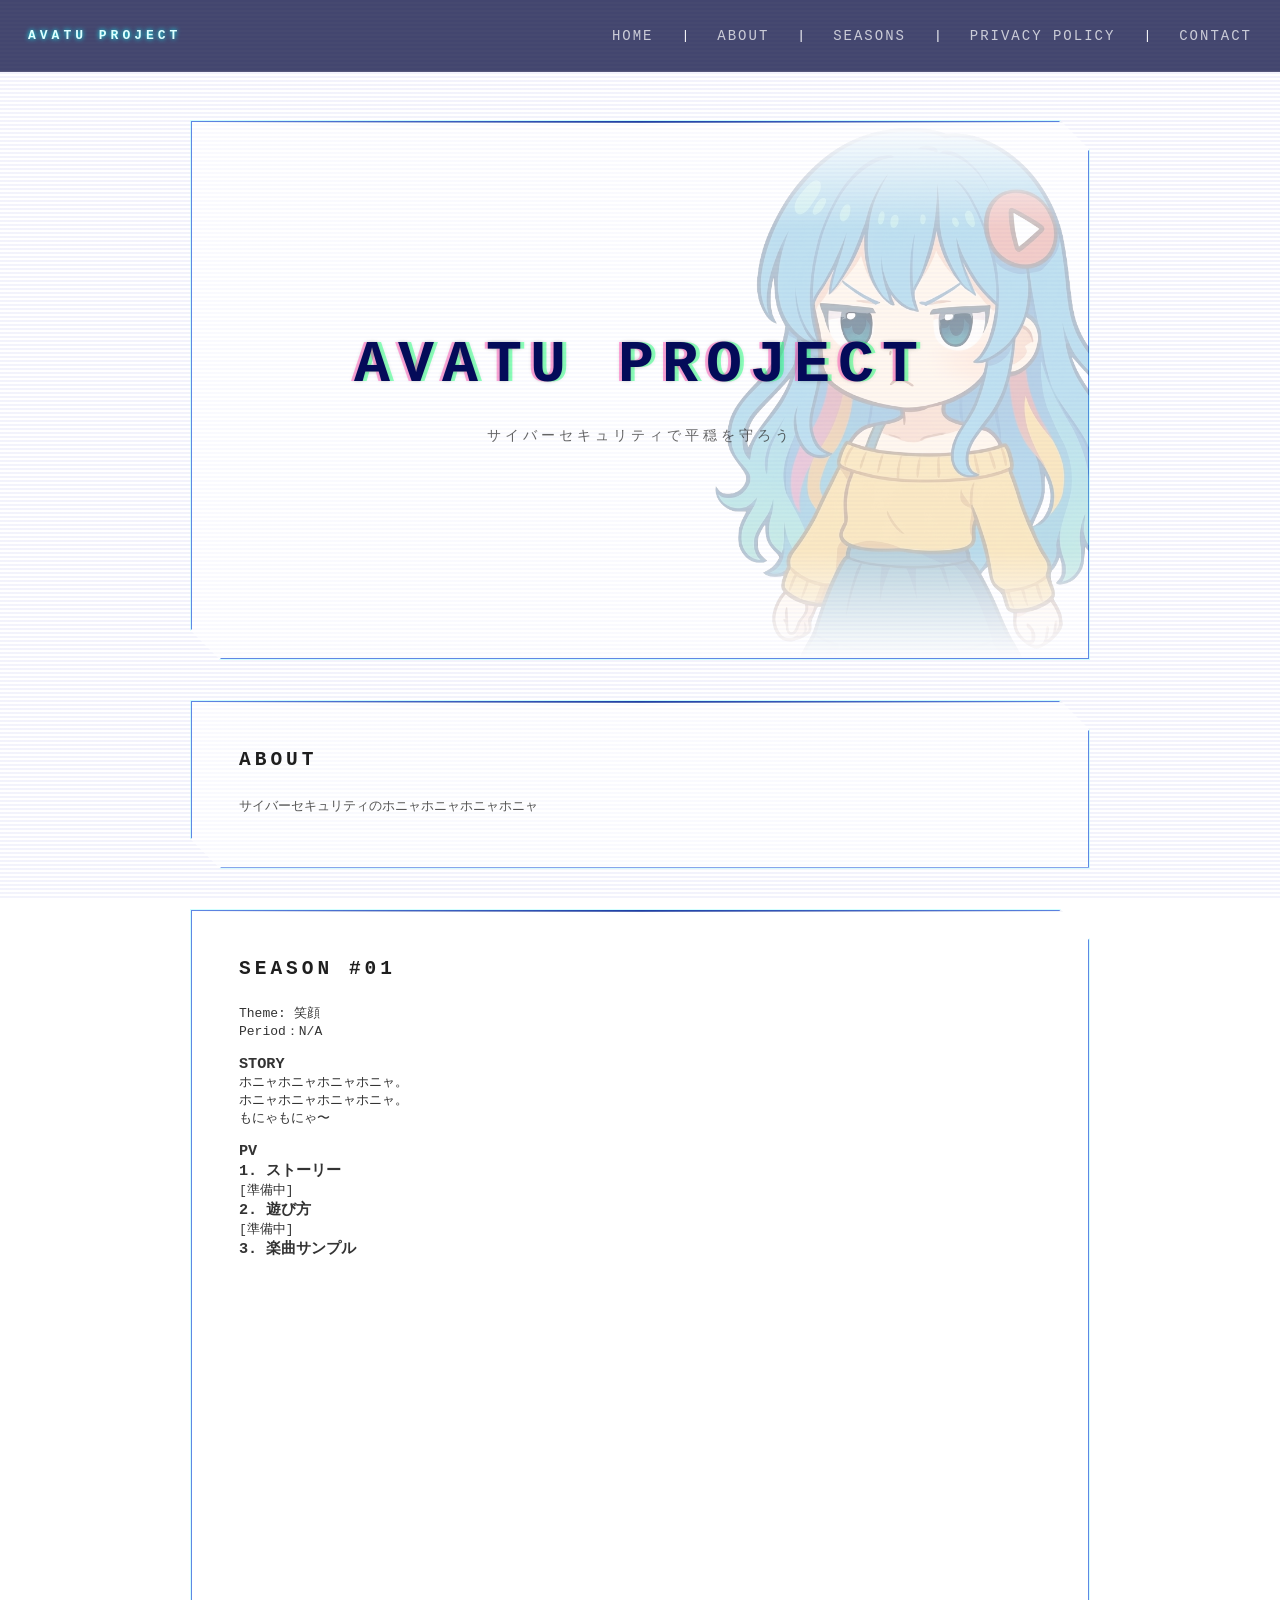
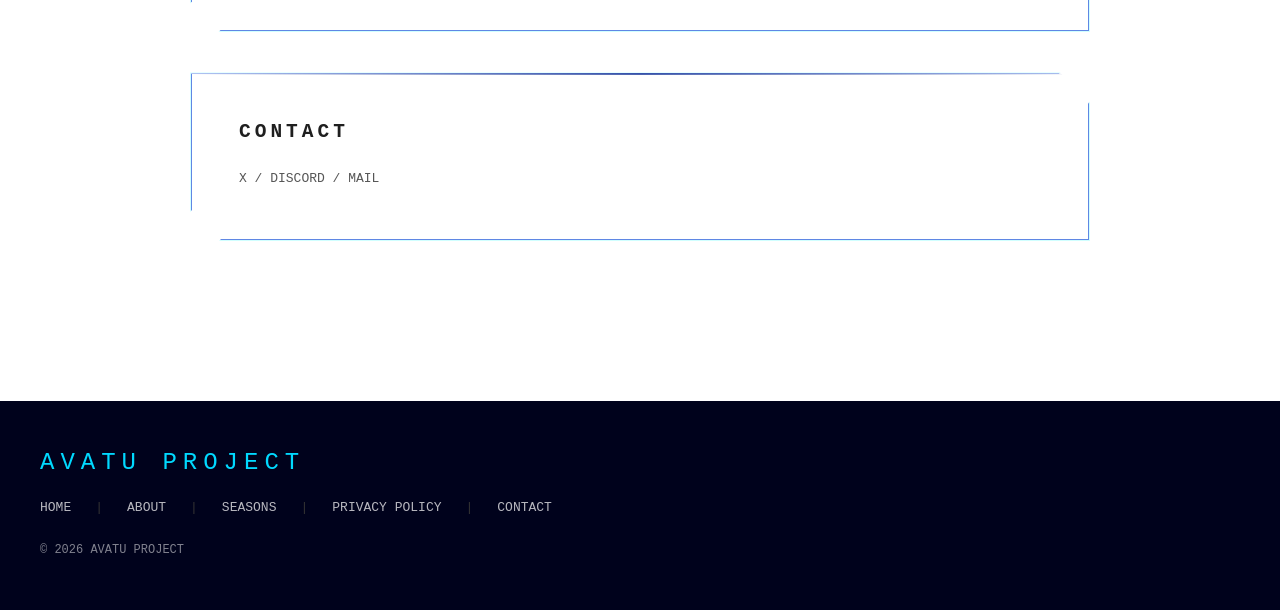
==== index.html @ 7b8fa3e6 "Add files via upload" ====
<!DOCTYPE html>
<html lang="ja">
<head>
<meta charset="UTF-8" />

<meta
  name="viewport"
  content="width=device-width, initial-scale=1.0"
/>

<title>AVATU PROJECT</title>

<link rel="stylesheet" href="./css/style.css" />
</head>

<body>


  <!-- scanline -->
  <div class="scanlines"></div>

  <!-- 固定メニュー -->
  <div id="header"></div>
  

  <!-- ページ -->
  <main class="page">

    <!-- HERO -->
    <section class="content hero">

  <!-- MOVI背景 -->
  <div class="hero-character">

    <!-- 本体 -->
    <img
      class="movi-base"
      src="./img/movi.png"
      alt="MOVI"
    >

    <!-- 目 -->
    <img
      class="movi-eyes"
      src="./img/movi_eyes.png"
      alt=""
    >

  </div>

  <!-- テキスト -->
  <div class="hero-content">

    <h1
      class="title"
      data-text="AVATU PROJECT"
    >
      AVATU PROJECT
    </h1>

    <p class="subtitle">
      サイバーセキュリティで平穏を守ろう
    </p>

  </div>

</section>

    <section class="content" id="about">

      <h2>
        ABOUT
      </h2>

      <p>
        サイバーセキュリティのホニャホニャホニャホニャ
      </p>

    </section>

    <section class="content">

      <p>
        <h2>SEASON #01</h2>
        Theme: 笑顔<br>
        Period：N/A<br>
      </p>
      <br>
      <p>
        <h3>STORY</h3>
<pre>ホニャホニャホニャホニャ。
ホニャホニャホニャホニャ。
もにゃもにゃ〜</pre>

      </p>
      <br>

      <h3>PV</h3>
      <h3>1. ストーリー</h3>
      [準備中]
      <h3>2. 遊び方</h3>
      [準備中]
      <h3>3. 楽曲サンプル</h3>
      <p><iframe width="560" height="315" src="https://www.youtube.com/embed/gV2vT0X7esY?si=5vLpu5nSI7zmOKxO" title="YouTube video player" frameborder="0" allow="accelerometer; autoplay; clipboard-write; encrypted-media; gyroscope; picture-in-picture; web-share" referrerpolicy="strict-origin-when-cross-origin" allowfullscreen></iframe>
</iframe></p>

    </section>


    <section class="content" id="contact">

      <h2>
        CONTACT
      </h2>

      <p>
        X / DISCORD / MAIL
      </p>

    </section>

  </main>

  <div id="footer"></div>

  <script src="./js/main.js"></script>

</body>
</html>
---- css/style.css ----
/* =========================
   RESET
========================= */

*{
  margin:0;
  padding:0;
  box-sizing:border-box;
}

html{

  scroll-behavior:smooth;
}

/* =========================
   BODY
========================= */

body{

  background:#ffffff;

  color:rgb(51, 51, 51);

  font-family:
    monospace;

  overflow-x:hidden;
}

section{

  scroll-margin-top:100px;
}

.glitch-link{

  position:relative;

  display:inline-block;

  color:rgb(1, 26, 114);

  text-decoration:none;

  transition:0.2s;
}

.glitch-link::before,
.glitch-link::after{

  content:attr(data-text);

  position:absolute;

  top:0;
  left:0;

  width:100%;
  height:100%;

  opacity:0;

  pointer-events:none;
}

.glitch-link:hover::before{

  opacity:0.7;

  color:#00ff66;

  transform:translate(2px,0);

  animation:
    glitchShift 0.08s infinite;
}

.glitch-link:hover::after{

  opacity:0.7;

  color:#ff3cac;

  transform:translate(-2px,0);

  animation:
    glitchShift 0.08s infinite reverse;
}

/* =========================
   SCANLINE
========================= */

.scanlines{

  position:fixed;
  inset:0;

  background:
    repeating-linear-gradient(
      to bottom,
      transparent 0px,
      rgba(100, 104, 214, 0.93) 1px,
      transparent 2px,
      transparent 4px
    );

  opacity:0.18;

  pointer-events:none;

  z-index:-10;
  animation:scanMove 0.6s infinite;
}

/* =========================
   TOPBAR
========================= */

.topbar{

  position:fixed;

  top:0;
  left:0;

  width:100%;
  height:72px;

  display:flex;
  justify-content:space-between;
  align-items:center;

  padding:0 28px;

  background:
    rgba(9, 13, 64, 0.75);

  border-bottom:
    1px solid rgba(255,255,255,0.08);

  z-index:1000;
}

/* LOGO */

.logo{

  color:#dfffff;

  font-weight:bold;

  letter-spacing:4px;

  text-shadow:
    0 0 5px cyan;
}

/* MENU */

.menu{

  display:flex;
  gap:28px;
  color:white;
    position:relative;

  transition:0.15s;
}

.menu a{

  color:
    rgba(255,255,255,0.72);

  text-decoration:none;

  font-size:14px;

  letter-spacing:2px;

  transition:0.2s;
}

.menu a:hover{

  animation:
    softGlitch 0.18s;
}

/* =========================
   HERO CHARACTER
========================= */

.hero{

  position:relative;

  overflow:hidden;

  min-height:700px;

  display:flex;
  flex-direction:column;
  justify-content:center;
  align-items:center;

  text-align:center;
}

/* キャラ全体 */

.hero-character{

  position:absolute;

  inset:0;

  display:flex;
  justify-content:center;
  align-items:flex-end;

  pointer-events:none;

  z-index:0;
  right:-80px;
}

/* 画像共通 */

.hero-character img{

  position:absolute;

  right:0;
  bottom:0;

  height:100%;

  width:auto;

  object-fit:contain;
}

/* 本体 */

.movi-base{

  opacity: 0.30;

  filter:
    grayscale(0.1)
    contrast(1.1);

  mask-image:
    linear-gradient(
      to bottom,
      transparent,
      black 20%,
      black 80%,
      transparent
    );

  -webkit-mask-image:
    linear-gradient(
      to bottom,
      transparent,
      black 20%,
      black 80%,
      transparent
    );
}

/* 目 */

.movi-eyes{

  opacity:0.25;

  mix-blend-mode:lighten;

  filter:brightness(0.5);

  animation:
    eyeGlow 3.5s infinite alternate;
}



/* テキスト */

.hero-content{

  position:relative;

  z-index:10;
}

/* =========================
   PAGE
========================= */

.page{

  position:relative;

  z-index:10;

  width:100%;

  padding-top:120px;
  padding-bottom:80px;

  display:flex;
  flex-direction:column;
  align-items:center;

  gap:40px;
}

/* =========================
   CONTENT
========================= */

.content{

  position:relative;

  z-index:20;

  width:100%;
  max-width:900px;

  padding:48px;

  background:
    rgba(255, 255, 255, 0.55);

  border:
    1px solid rgba(0,255,255,0.18);

  overflow:hidden;

  /* サイバーウィンドウ形状 */
  clip-path:polygon(
    0 0,
    calc(100% - 30px) 0,
    100% 30px,
    100% 100%,
    30px 100%,
    0 calc(100% - 30px)
  );
  transition:
  transform 0.15s,
  border-color 0.15s,
  box-shadow 0.15s;
}

.content::before{

  content:"";

  position:absolute;

  inset:0;

  border:
    1px solid rgba(50, 101, 220, 0.776);

  pointer-events:none;

  clip-path:polygon(
    0 0,
    calc(100% - 30px) 0,
    100% 30px,
    100% 100%,
    30px 100%,
    0 calc(100% - 30px)
  );
}

.content::after{

  content:"";

  position:absolute;

  top:0;
  left:0;

  width:100%;
  height:2px;

  background:
    linear-gradient(
      to right,
      transparent,
      rgb(0, 33, 141),
      transparent
    );

  opacity:0.7;
}



.content:hover{

  animation:
    panelGlitch 0.18s;

  border-color:
    rgba(255,0,180,0.45);

  box-shadow:
    0 0 18px rgba(255,0,180,0.12);
}

/* HERO */

.hero{

  min-height:60vh;

  display:flex;
  flex-direction:column;
  justify-content:center;
  align-items:center;

  text-align:center;
}

/* =========================
   TITLE
========================= */

.title{

  position:relative;

  font-size:
    clamp(20px,8vw,60px);

  letter-spacing:8px;

  color:#040b59;

  animation:
    flicker 2s infinite alternate,
    textGlitch 0.12s infinite;

  text-shadow:
    0 0 4px rgba(0,0,0,0.15);
}

.title::before,
.title::after{

  content:attr(data-text);

  position:absolute;

  top:0;
  left:0;

  width:100%;
  height:100%;

  pointer-events:none;

  z-index:-1;
}

/* BLUE */

.title::before{

  color:#00ff66;

  transform:translate(4px,0);

  opacity:0.45;
}

/* PINK */

.title::after{

  color:#ff3cac;

  transform:translate(-3px,0);

  opacity:0.45;
}

/* SUBTITLE */

.subtitle{

  margin-top:24px;

  color:
    rgba(40, 40, 40, 0.72);

  letter-spacing:4px;

  font-size:14px;
}

/* SECTION */

h2{

  margin-bottom:24px;

  color:#1f1f1f;

  letter-spacing:4px;
}

p{

  line-height:1.9;

  color:
    rgba(30, 30, 30, 0.75);
}

/* =========================
   FOOTER
========================= */

.footer{

  width:100%;

  margin-top:80px;

  background:
    rgb(0, 2, 28)
}

/* 内側 */

.footer-inner{

  width:100%;

  padding:
    48px
    40px;

  display:flex;
  flex-direction:column;
  gap:24px;
}

/* ロゴ */

.footer-logo{

  font-size:24px;

  letter-spacing:6px;

  color:#00d9ff;
}

/* リンク */

.footer-links{

  display:flex;
  gap:24px;

  flex-wrap:wrap;
}

.footer-links a{

  color:
    rgba(255,255,255,0.72);

  text-decoration:none;
}

.footer-links a:hover{

  color:#00d9ff;
}

/* コピー */

.footer-copy{

  font-size:12px;
  color: #ffffff;

  opacity:0.5;
}

/* =========================
   ANIMATION
========================= */

@keyframes flicker{

  0%{opacity:1;}
  2%{opacity:0.92;}
  4%{opacity:1;}
  8%{opacity:0.95;}
  100%{opacity:1;}
}

@keyframes softGlitch{

  0%{
    transform:translate(0px,0px);
    opacity:1;
  }

  20%{
    transform:translate(-1px,0px);
  }

  40%{
    transform:translate(1px,0px);
  }

  60%{
    transform:translate(-0.5px,0px);
    opacity:0.8;
  }

  100%{
    transform:translate(0px,0px);
    opacity:1;
  }
}

@keyframes panelGlitch{

  0%{
    transform:translate(0px,0px);
  }

  20%{
    transform:translate(-1px,0px);
  }

  40%{
    transform:translate(1px,0px);
  }

  60%{
    transform:translate(-0.5px,0px);
  }

  100%{
    transform:translate(0px,0px);
  }
}

@keyframes textGlitch{

  0%{
    transform:translate(0px,0px);
  }

  20%{
    transform:translate(-1px,0.2px);
  }

  40%{
    transform:translate(0.5px,-0.2px);
  }

  60%{
    transform:translate(-0.8px,0px);
  }

  80%{
    transform:translate(1px,0.3px);
  }

  100%{
    transform:translate(0px,0px);
  }
}

@keyframes scanMove{

  0%{
    transform:translateY(0px);
  }

  100%{
    transform:translateY(2px);
  }
}

@keyframes eyeGlow{

  0%{

    opacity:0.10;

    filter:
      brightness(1.2);

    transform:scale(1);
  }

  100%{

    opacity:0.60;

    filter:
      brightness(3.0);

    transform:scale(1.01);
  }
}

@keyframes eyeFlicker{

  0%{
    transform:translate(0px,0px);
  }

  20%{
    transform:translate(-1px,0px);
  }

  40%{
    transform:translate(1px,0px);
  }

  60%{
    transform:translate(-1px,1px);
  }

  80%{
    transform:translate(1px,-1px);
  }

  100%{
    transform:translate(0px,0px);
  }
}
@keyframes glitchShift{

  0%{
    transform:translate(0px,0px);
  }

  25%{
    transform:translate(-2px,1px);
  }

  50%{
    transform:translate(2px,-1px);
  }

  75%{
    transform:translate(-1px,0px);
  }

  100%{
    transform:translate(0px,0px);
  }
}


/* =========================
   MOBILE
========================= */

@media (max-width:768px){

  .topbar{

    flex-direction:column;

    height:auto;

    gap:12px;

    padding:16px;

  }

  .menu{

    flex-wrap:wrap;

    justify-content:center;

    gap:16px;
    
  }

  .page{

    padding-top:140px;

    gap:24px;
  }

  .content{

    width:calc(100% - 20px);

    padding:28px;

    border-radius:18px;
  }

  .title{

    letter-spacing:4px;
  }
}
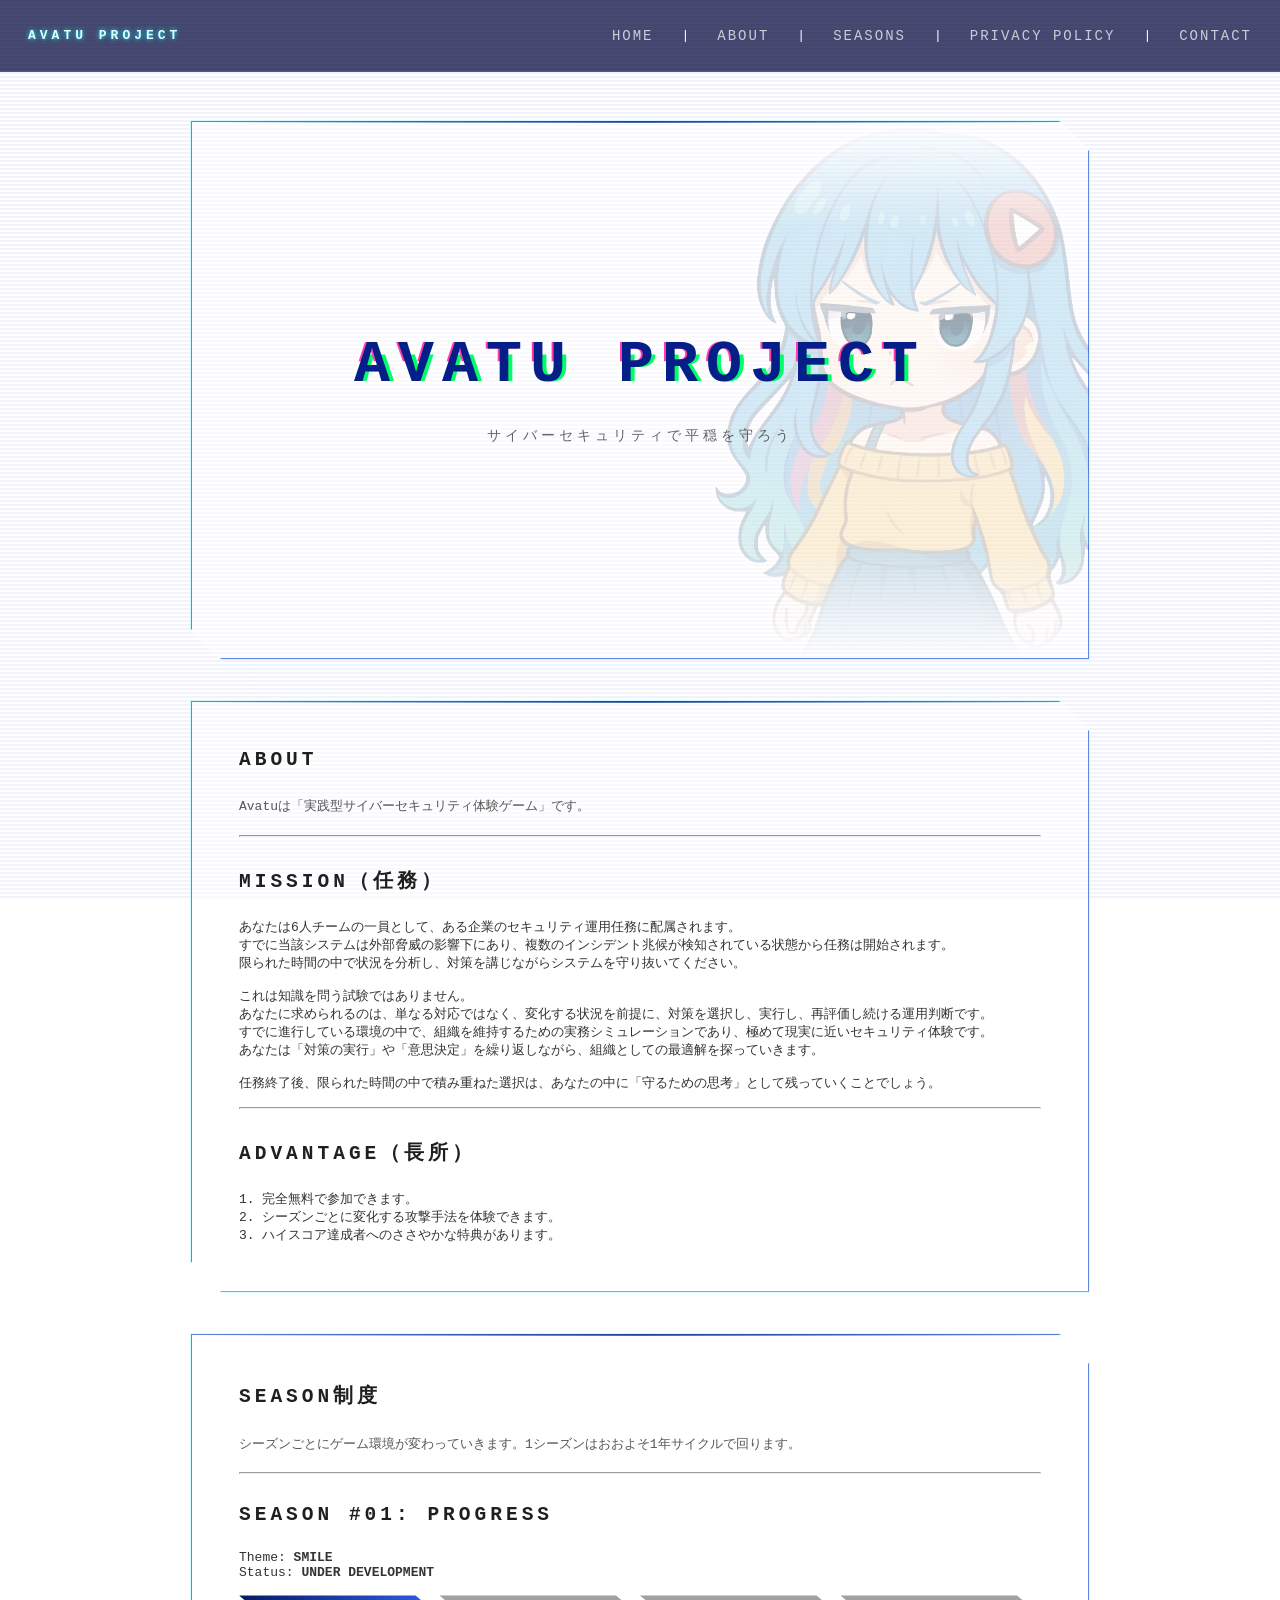
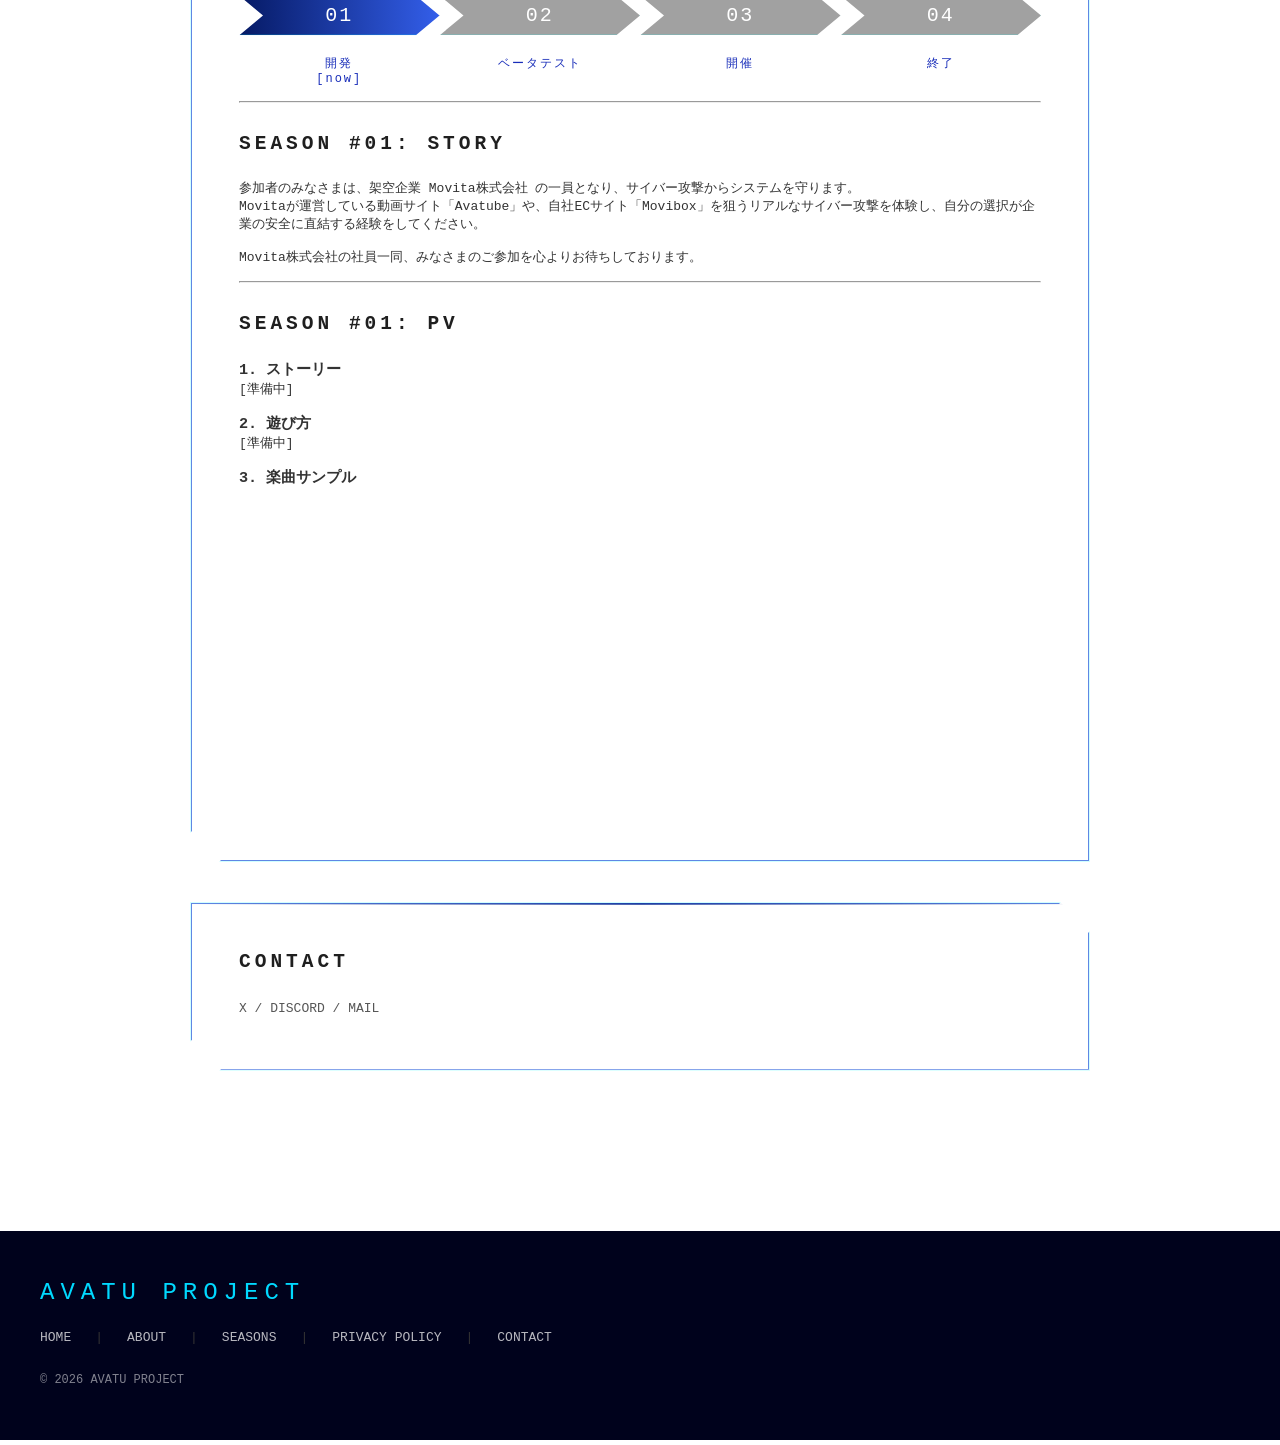
==== commit cd270529: "Add files via upload" ====
--- a/index.html
+++ b/index.html
@@ -1,105 +1,120 @@
 <!DOCTYPE html>
 <html lang="ja">
 <head>
-<meta charset="UTF-8" />
-
-<meta
-  name="viewport"
-  content="width=device-width, initial-scale=1.0"
-/>
-
+<meta charset="UTF-8">
+<meta name="viewport" content="width=device-width, initial-scale=1.0">
 <title>AVATU PROJECT</title>
-
-<link rel="stylesheet" href="./css/style.css" />
+<link rel="stylesheet" href="./css/style.css">
 </head>
 
 <body>
+<!-- 背景のチラチラ(scan line) -->
+<div class="scanlines"></div>
+<!-- ヘッダーメニュー -->
+<div id="header"></div>
 
+<main class="page">
 
-  <!-- scanline -->
-  <div class="scanlines"></div>
-
-  <!-- 固定メニュー -->
-  <div id="header"></div>
-  
-
-  <!-- ページ -->
-  <main class="page">
-
-    <!-- HERO -->
-    <section class="content hero">
+<!-- タイトル部 -->
+<section class="content hero">
 
   <!-- MOVI背景 -->
   <div class="hero-character">
 
     <!-- 本体 -->
-    <img
-      class="movi-base"
-      src="./img/movi.png"
-      alt="MOVI"
-    >
+    <img class="movi-base" src="./img/movi.png" alt="MOVI">
 
     <!-- 目 -->
-    <img
-      class="movi-eyes"
-      src="./img/movi_eyes.png"
-      alt=""
-    >
-
+    <img class="movi-eyes" src="./img/movi_eyes.png" alt="">
   </div>
 
   <!-- テキスト -->
   <div class="hero-content">
-
-    <h1
-      class="title"
-      data-text="AVATU PROJECT"
-    >
-      AVATU PROJECT
-    </h1>
-
-    <p class="subtitle">
-      サイバーセキュリティで平穏を守ろう
-    </p>
-
+    <h1 class="title" data-text="AVATU PROJECT">AVATU PROJECT</h1>
+    <p class="subtitle">サイバーセキュリティで平穏を守ろう</p>
   </div>
 
 </section>
 
-    <section class="content" id="about">
 
-      <h2>
-        ABOUT
-      </h2>
+<!-- 「ABOUT」セクション -->
+<section class="content" id="about">
+  <h1>ABOUT</h1>
+  <p>Avatuは「実践型サイバーセキュリティ体験ゲーム」です。</p>
+<br><hr><br><br>
+  <p><h2>MISSION（任務）</h2>
+あなたは6人チームの一員として、ある企業のセキュリティ運用任務に配属されます。<br>
+すでに当該システムは外部脅威の影響下にあり、複数のインシデント兆候が検知されている状態から任務は開始されます。<br>
+限られた時間の中で状況を分析し、対策を講じながらシステムを守り抜いてください。<br>
+<br>
+これは知識を問う試験ではありません。<br>
+あなたに求められるのは、単なる対応ではなく、変化する状況を前提に、対策を選択し、実行し、再評価し続ける運用判断です。<br>
+すでに進行している環境の中で、組織を維持するための実務シミュレーションであり、極めて現実に近いセキュリティ体験です。<br>
+あなたは「対策の実行」や「意思決定」を繰り返しながら、組織としての最適解を探っていきます。<br>
+<br>
+任務終了後、限られた時間の中で積み重ねた選択は、あなたの中に「守るための思考」として残っていくことでしょう。
+</p>
+<br><hr><br><br>
+<p><h2>ADVANTAGE（長所）</h2>
+1. 完全無料で参加できます。<br>
+2. シーズンごとに変化する攻撃手法を体験できます。<br>
+3. ハイスコア達成者へのささやかな特典があります。
+</p>
 
-      <p>
-        サイバーセキュリティのホニャホニャホニャホニャ
-      </p>
+</section>
 
-    </section>
+<section class="content"  id="seasons">
+  <h1>SEASON制度</h1>
+  <p>シーズンごとにゲーム環境が変わっていきます。1シーズンはおおよそ1年サイクルで回ります。</p>
+    <br><hr><br><br>
+    <p>
+    
+    <h2>SEASON #01: PROGRESS</h2>
+    Theme: <b>SMILE</b><br>
+    Status: <b>UNDER DEVELOPMENT</b><br>
+  </p>
+  <br>
+  <p>
+    <div class="season-bar">
 
-    <section class="content">
+    <div class="season-step done">
+      <div class="arrow">01</div>
+      <div class="season-label">開発<br>[now]</div>
+    </div>
 
-      <p>
-        <h2>SEASON #01</h2>
-        Theme: 笑顔<br>
-        Period：N/A<br>
-      </p>
-      <br>
-      <p>
-        <h3>STORY</h3>
-<pre>ホニャホニャホニャホニャ。
-ホニャホニャホニャホニャ。
-もにゃもにゃ〜</pre>
+    <div class="season-step">
+      <div class="arrow">02</div>
+      <div class="season-label">ベータテスト</div>
+    </div>
+
+    <div class="season-step">
+      <div class="arrow">03</div>
+      <div class="season-label">開催</div>
+    </div>
+
+    <div class="season-step">
+      <div class="arrow">04</div>
+      <div class="season-label">終了</div>
+    </div>
+
+    </div>
+  </p>
+<br><hr><br><br>
+  <p>
+  <h2>SEASON #01: STORY</h2>
+参加者のみなさまは、架空企業 Movita株式会社 の一員となり、サイバー攻撃からシステムを守ります。<br>
+Movitaが運営している動画サイト「Avatube」や、自社ECサイト「Movibox」を狙うリアルなサイバー攻撃を体験し、自分の選択が企業の安全に直結する経験をしてください。<br>
+<br>
+Movita株式会社の社員一同、みなさまのご参加を心よりお待ちしております。
 
       </p>
       <br>
-
-      <h3>PV</h3>
+<hr><br><br>
+      <h2>SEASON #01: PV</h2>
       <h3>1. ストーリー</h3>
-      [準備中]
+      [準備中]<br><br>
       <h3>2. 遊び方</h3>
-      [準備中]
+      [準備中]<br><br>
       <h3>3. 楽曲サンプル</h3>
       <p><iframe width="560" height="315" src="https://www.youtube.com/embed/gV2vT0X7esY?si=5vLpu5nSI7zmOKxO" title="YouTube video player" frameborder="0" allow="accelerometer; autoplay; clipboard-write; encrypted-media; gyroscope; picture-in-picture; web-share" referrerpolicy="strict-origin-when-cross-origin" allowfullscreen></iframe>
 </iframe></p>
--- a/css/style.css
+++ b/css/style.css
@@ -248,7 +248,7 @@
 
 .movi-base{
 
-  opacity: 0.30;
+  opacity: 0.20;
 
   filter:
     grayscale(0.1)
@@ -284,7 +284,7 @@
   filter:brightness(0.5);
 
   animation:
-    eyeGlow 3.5s infinite alternate;
+    eyeGlow 1.5s infinite alternate;
 }
 
 
@@ -445,54 +445,40 @@
 
   letter-spacing:8px;
 
-  color:#040b59;
+  color:#051f89;
 
   animation:
-    flicker 2s infinite alternate,
-    textGlitch 0.12s infinite;
-
-  text-shadow:
-    0 0 4px rgba(0,0,0,0.15);
-}
-
+    flicker 2s infinite alternate;
+  z-index: 0;
+  isolation: isolate;
+}
 .title::before,
-.title::after{
-
-  content:attr(data-text);
-
-  position:absolute;
-
-  top:0;
-  left:0;
-
-  width:100%;
-  height:100%;
-
-  pointer-events:none;
-
-  z-index:-1;
-}
-
-/* BLUE */
-
-.title::before{
-
-  color:#00ff66;
-
-  transform:translate(4px,0);
-
-  opacity:0.45;
-}
-
-/* PINK */
-
-.title::after{
-
-  color:#ff3cac;
-
-  transform:translate(-3px,0);
-
-  opacity:0.45;
+.title::after {
+  content: attr(data-text);
+  position: absolute;
+  top: 0;
+  left: 0;
+  width: 100%;
+  overflow: hidden;
+  pointer-events: none;
+}
+.title::before {
+  color: #ff3cac;
+  transform: translate(-2px, 0);
+  clip-path: inset(0 0 55% 0);
+  animation: 
+  glitchTop 3.25s infinite,
+  textGlitch 1.5s infinite;
+  z-index: -1;
+}
+.title::after {
+  color: #00ff66;
+  transform: translate(4px, 0);
+  clip-path: inset(35% 0 -20% 0);
+  animation: 
+  glitchBottom 2.35s infinite,
+  textGlitch 1.2s infinite;
+  z-index: -2;
 }
 
 /* SUBTITLE */
@@ -510,6 +496,15 @@
 }
 
 /* SECTION */
+
+h1{
+
+  margin-bottom:24px;
+
+  color:#1f1f1f;
+
+  letter-spacing:4px;
+}
 
 h2{
 
@@ -599,6 +594,140 @@
   color: #ffffff;
 
   opacity:0.5;
+}
+
+/* =========================
+   SEASONS
+========================= */
+
+.season-section{
+
+  width:100%;
+
+  max-width:1200px;
+
+  margin:auto;
+
+  padding:80px 20px;
+}
+
+/* タイトル */
+
+.season-title{
+
+  margin-bottom:60px;
+
+  text-align:center;
+
+  font-size:48px;
+
+  letter-spacing:8px;
+
+  color:#081b73;
+}
+
+/* バー全体 */
+
+.season-bar{
+
+  display:flex;
+
+  gap:0;
+
+  width:100%;
+}
+
+/* 各ステップ */
+
+.season-step{
+
+  flex:1;
+
+  display:flex;
+  flex-direction:column;
+  align-items:center;
+
+  position:relative;
+}
+
+/* 矢印 */
+
+.arrow{
+
+  position:relative;
+
+  width:100%;
+  height:40px;
+
+  background:
+    rgba(153, 153, 153, 0.92);
+
+  display:flex;
+  justify-content:center;
+  align-items:center;
+
+  color:white;
+
+  font-size:20px;
+
+  letter-spacing:2px;
+
+  border:
+    1px solid rgba(0,255,255,0.15);
+
+  clip-path:polygon(
+    0 0,
+    calc(100% - 24px) 0,
+    100% 50%,
+    calc(100% - 24px) 100%,
+    0 100%,
+    24px 50%
+  );
+}
+
+/* ラベル */
+
+.season-label{
+
+  margin-top:20px;
+
+  text-align:center;
+
+  font-size:12px;
+
+  letter-spacing:2px;
+
+  color:#182db9;
+}
+
+/* ACTIVE */
+
+.season-step.active .arrow{
+
+  background:
+    linear-gradient(
+      90deg,
+      #af9109,
+      #e9da33
+    );
+
+  box-shadow:
+    0 0 18px rgba(0,140,255,0.18);
+}
+
+/* ACTIVE */
+
+.season-step.done .arrow{
+
+  background:
+    linear-gradient(
+      90deg,
+      #061a65,
+      #335ee9
+    );
+
+  box-shadow:
+    0 0 18px rgba(0,140,255,0.18);
 }
 
 /* =========================
@@ -663,26 +792,42 @@
   }
 }
 
+@keyframes glitchTop {
+  0% { transform: translate(-2px, 0); }
+  93% { transform: translate(-4px, -1px); }
+  95% { transform: translate(2px, 1px); }
+  96% { transform: translate(-1px, 0); }
+  100% { transform: translate(-3px, 0); }
+}
+
+@keyframes glitchBottom {
+  0% { transform: translate(4px, 0); }
+  93% { transform: translate(4px, 1px); }
+  94% { transform: translate(-8px, -1px); }
+  96% { transform: translate(1px, 0); }
+  100% { transform: translate(3px, 0); }
+}
+
 @keyframes textGlitch{
 
   0%{
     transform:translate(0px,0px);
   }
 
-  20%{
-    transform:translate(-1px,0.2px);
-  }
-
-  40%{
-    transform:translate(0.5px,-0.2px);
-  }
-
-  60%{
+  93%{
+    transform:translate(-1px,1.2px);
+  }
+
+  94%{
+    transform:translate(4.5px,-0.2px);
+  }
+
+  95%{
     transform:translate(-0.8px,0px);
   }
 
-  80%{
-    transform:translate(1px,0.3px);
+  96%{
+    transform:translate(6px,0.3px);
   }
 
   100%{
@@ -705,17 +850,17 @@
 
   0%{
 
-    opacity:0.10;
+    opacity:0.50;
 
     filter:
-      brightness(1.2);
+      brightness(2.2);
 
     transform:scale(1);
   }
 
   100%{
 
-    opacity:0.60;
+    opacity:0.80;
 
     filter:
       brightness(3.0);
